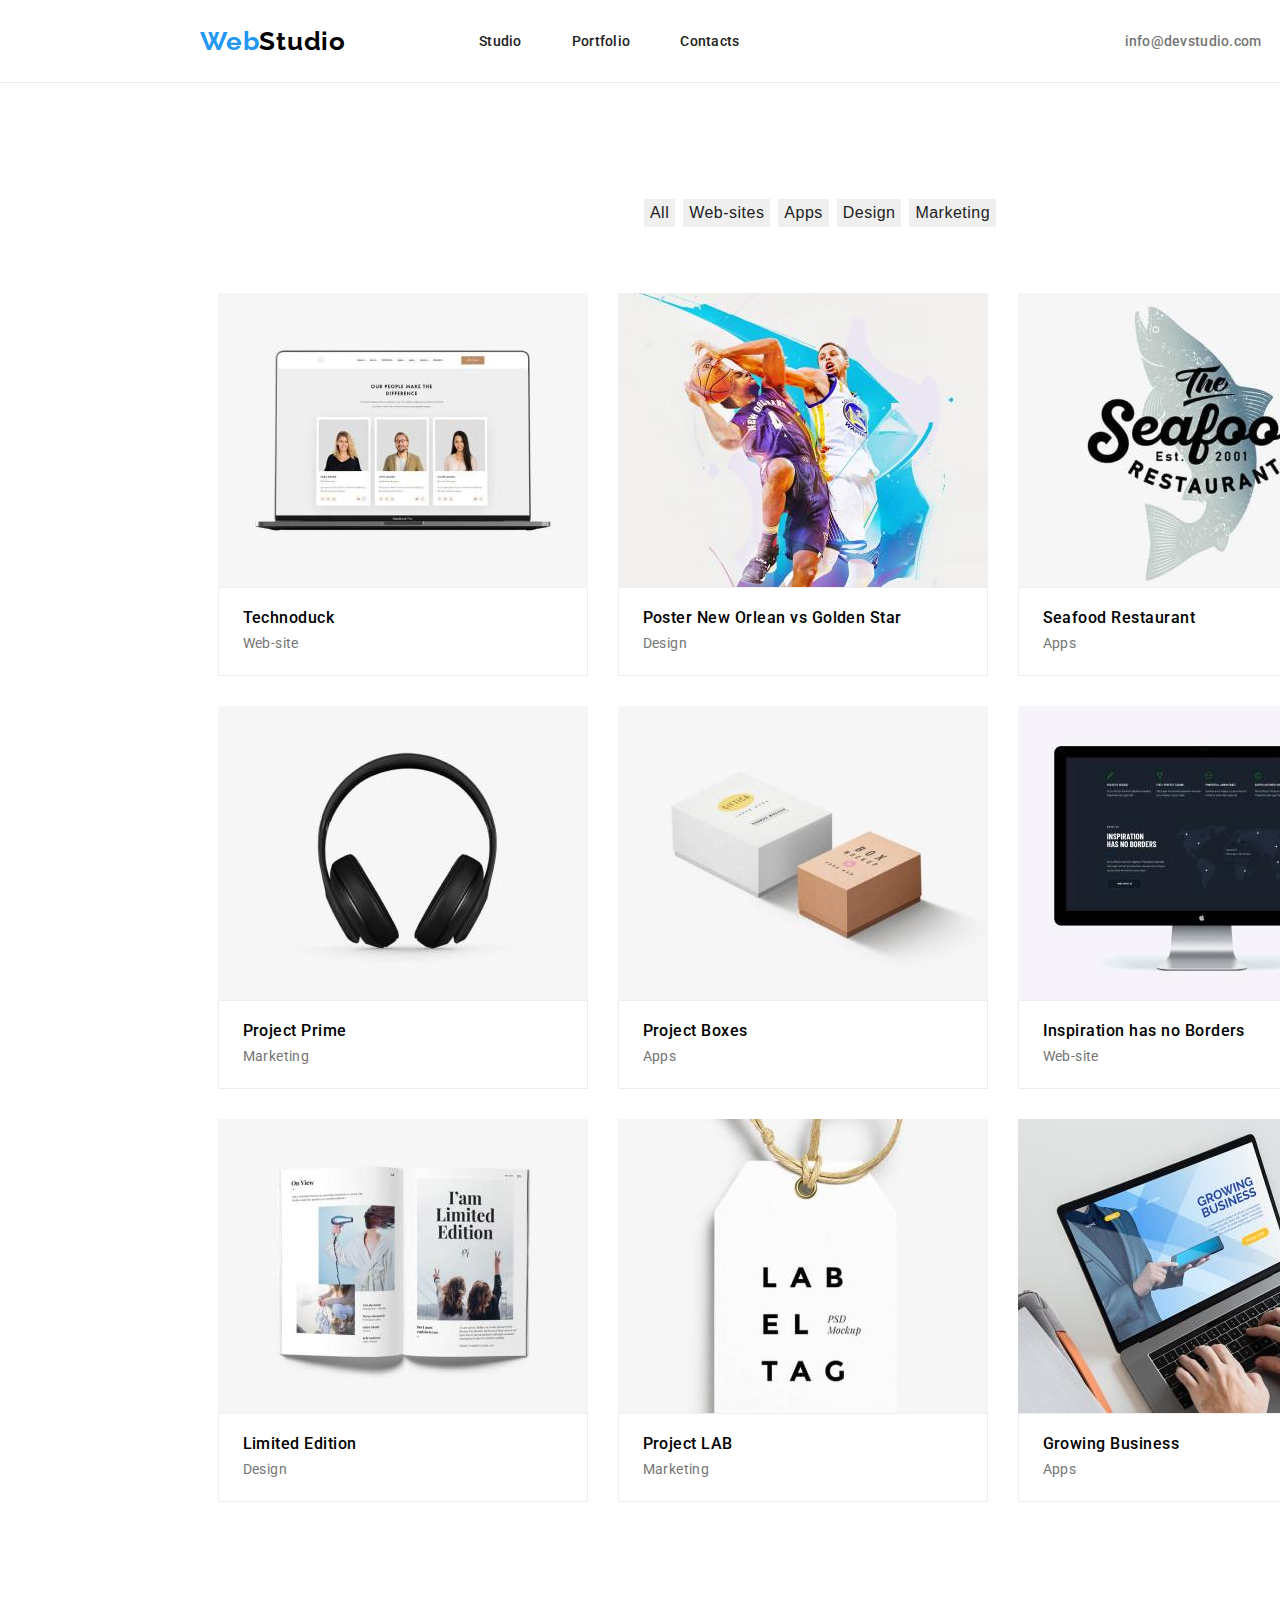
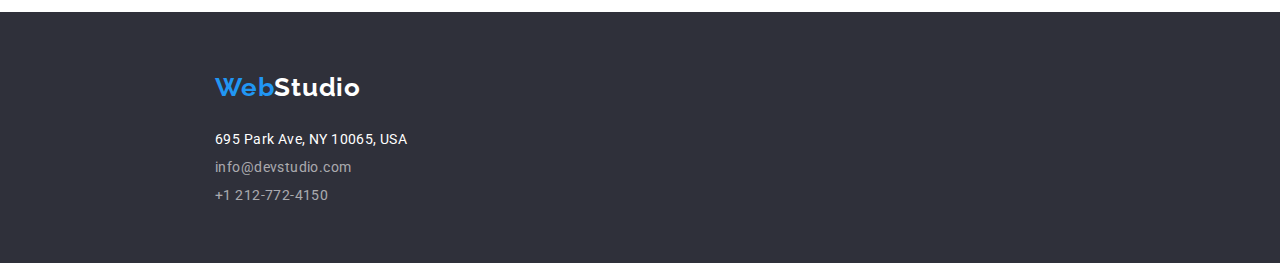
==== portofolio.html @ f50e8233 "update hw3" ====
<!DOCTYPE html>
<html lang="en">
  <head>
    <meta charset="UTF-8" />
    <meta name="viewport" content="width=device-width, initial-scale=1.0" />
    <title>Portofolio</title>
    <link rel="preconnect" href="https://fonts.googleapis.com" />
    <link rel="preconnect" href="https://fonts.gstatic.com" crossorigin />
    <link
      rel="stylesheet"
      href="node_modules/modern-normalize/modern-normalize.css"
    />
    <link
      href="https://fonts.googleapis.com/css2?family=Raleway:wght@700&family=Roboto:wght@400;500;700;900&display=swap"
      rel="stylesheet"
    />
    <link rel="stylesheet" href="./css/styles.css" />
  </head>
  <body class="container-body-portofolio">
    <!--TOP LINE SECTION-->
    <header class="contacts-section-html">
      <span>
        <a class="logo" href="./index.html"
          ><span class="first">Web</span><span class="second">Studio</span></a
        >
      </span>
      <nav>
        <ul class="main-navigation">
          <li><a href="./index.html" class="navigation">Studio</a></li>
          <li><a href="./portofolio.html" class="navigation">Portfolio</a></li>
          <li><a href="#" class="navigation">Contacts</a></li>
        </ul>
      </nav>
      <div class="mail-gsm-section">
        <a href="mail:info@devstudio.com" class="yahoo">info@devstudio.com</a>
        <a href="tel:+1212-772-4150" class="gsm">+1212-772-4150</a>
      </div>
    </header>
    <main class="container-main-portofolio">
      <section class="portofolio-buttons">
        <ul>
          <li class="all1">
            <button class="portofolio-btn" type="button">All</button>
          </li>
          <li>
            <button class="portofolio-btn" type="button">Web-sites</button>
          </li>
          <li><button class="portofolio-btn" type="button">Apps</button></li>
          <li><button class="portofolio-btn" type="button">Design</button></li>
          <li>
            <button class="portofolio-btn" type="button">Marketing</button>
          </li>
        </ul>
      </section>
      <section class="portofolio-img-section">
        <ul>
          <li class="cards-portofolio">
            <div class="card">
              <img src="./images/Technoduck.jpg" alt="web-site" width="370" />
            </div>
            <div class="container">
              <h3>Technoduck</h3>
              <p>Web-site</p>
            </div>
          </li>
          <li class="cards-portofolio">
            <div class="card">
              <img
                src="./images/Poster-New-Orlean-vs-Golden-Star.jpg"
                alt="design"
                width="370"
              />
            </div>
            <div class="container">
              <h3>Poster New Orlean vs Golden Star</h3>
              <p>Design</p>
            </div>
          </li>
          <li class="cards-portofolio">
            <div class="card">
              <img
                src="./images/Seafood-Restaurant.jpg"
                alt="apps"
                width="370"
              />
            </div>
            <div class="container">
              <h3>Seafood Restaurant</h3>
              <p>Apps</p>
            </div>
          </li>
          <li class="cards-portofolio">
            <div class="card">
              <img
                src="./images/Project-Prime.jpg"
                alt="Marketing"
                width="370"
              />
            </div>
            <div class="container">
              <h3>Project Prime</h3>
              <p>Marketing</p>
            </div>
          </li>
          <li class="cards-portofolio">
            <div class="card">
              <img src="./images/Project-Boxes.jpg" alt="apps" width="370" />
            </div>
            <div class="container">
              <h3>Project Boxes</h3>
              <p>Apps</p>
            </div>
          </li>
          <li class="cards-portofolio">
            <div class="card">
              <img
                src="./images/Inspiration-has-no-Borders.jpg"
                alt="Web-site"
                width="370"
              />
            </div>
            <div class="container">
              <h3>Inspiration has no Borders</h3>
              <p>Web-site</p>
            </div>
          </li>
          <li class="cards-portofolio">
            <div class="card">
              <img
                src="./images/Limited-Edition.jpg"
                alt="Design"
                width="370"
              />
            </div>
            <div class="container">
              <h3>Limited Edition</h3>
              <p>Design</p>
            </div>
          </li>
          <li class="cards-portofolio">
            <div class="card">
              <img src="./images/Project-LAB.jpg" alt="Marketing" width="370" />
            </div>
            <div class="container">
              <h3>Project LAB</h3>
              <p>Marketing</p>
            </div>
          </li>
          <li class="cards-portofolio">
            <div class="card">
              <img src="./images/Growing-Business.jpg" alt="apps" width="370" />
            </div>
            <div class="container">
              <h3>Growing Business</h3>
              <p>Apps</p>
            </div>
          </li>
        </ul>
      </section>
    </main>
    <footer class="footer">
      <address class="address-contacts">
        <a class="secondlogo" href="./index.html"
          ><span class="first2">Web</span><span class="second2">Studio</span></a
        >
        <ul class="contacts-section">
          <li class="adres">695 Park Ave, NY 10065, USA</li>
          <li class="info-number">info@devstudio.com</li>
          <li class="info-number">+1 212-772-4150</li>
        </ul>
      </address>
    </footer>
  </body>
</html>
---- css/styles.css ----
:root {
  --color: #fff;
}
.container-body {
  width: 1600px;
  margin: auto;
}
.container-main {
  width: 1600px;
  margin: auto;
}
.main-navigation {
  margin-top: 0px;
  margin-bottom: 0px;
  padding-top: 32px;
  padding-bottom: 32px;
  margin-left: 93px;
  gap: 50px;
}
.mail-gsm-section {
  margin-top: 0px;
  margin-bottom: 0px;
  margin-left: 385px;
  display: flex;
  gap: 40px;
}
ul {
  list-style-type: none;
  display: flex;
}
.header {
  background-color: #ececec;
  width: 1600px;
  height: 80px;
  border-bottom: 1px;
  list-style-type: none;
  display: flex;
}
.logo {
  text-decoration: none;
  font-family: Raleway;
  font-size: 26px;
  font-weight: 700;
  line-height: 31px;
  letter-spacing: 0.03em;
  text-align: left;
  margin-left: 200px;
  padding-bottom: 25px;
  padding-top: 24px;
}
.first {
  color: #2196f3;
  font-family: Raleway;
  font-size: 26px;
  font-style: normal;
  font-weight: 700;
  line-height: normal;
  letter-spacing: 0.78px;
}
.second {
  color: #000;
  font-family: Raleway;
  font-size: 26px font-weight 700;
  line-height: normal;
  letter-spacing: 0.78px;
}
a:hover {
  color: #2196f3;
}
.navigation {
  text-decoration: none;
  color: #212121;
  font-family: Roboto;
  font-size: 14px;
  font-style: normal;
  font-weight: 500;
  line-height: normal;
  letter-spacing: 0.28px;
}
.yahoo {
  text-decoration: none;
  color: #757575;
  font-family: Roboto;
  font-size: 14px;
  font-style: normal;
  font-weight: 500;
  line-height: normal;
  letter-spacing: 0.28px;
}
.gsm {
  text-decoration: none;
  color: #757575;
  font-family: Roboto;
  font-size: 14px;
  font-style: normal;
  font-weight: 500;
  line-height: normal;
  letter-spacing: 0.28px;
}
.efective-solution-section {
  background-color: #2f303a;
  width: 1600px;
  flex-shrink: 0;
  height: 600px;
}
h1 {
  font-family: Roboto;
  font-size: 44px;
  font-weight: 900;
  line-height: 60px;
  letter-spacing: 0.06em;
  text-align: center;
  color: #fff;
  padding-top: 200px;
  width: 696px;
  margin: auto;
}
.index-button {
  width: 200px;
  height: 50px;
  flex-shrink: 0;
  color: #fff;
  font-size: 16px;
  font-style: normal;
  font-weight: 700;
  line-height: 30px;
  /* 187.5% */
  letter-spacing: 0.96px;
  border-radius: 4px;
  background: #2196f3;
  box-shadow: 0px 4px 4px 0px rgba(0, 0, 0, 0.15);
  border: unset;
  margin-left: 700px;
  margin-top: 40px;
  margin-bottom: 200px;
}
.index-button:focus {
  font-family: inherit;
  color: #fff;
}
.index-button:hover {
  cursor: pointer;
  background-color: #188ce8;
}
.paragraphs {
  background-color: var(--color);
  font-family: Roboto;
  font-size: 14px;
  font-weight: 700px;
  line-height: 16px;
  letter-spacing: 0.03em;
  justify-content: space-around;
  width: 1200px;
  padding-left: 215px;
}
.paragraphs ul {
  margin-top: 0px;
  margin-bottom: 0px;
  padding-left: 0px;
  gap: 30px;
}
.paragraphs h3 {
  margin-top: 0px;
  margin-bottom: 0px;
  padding-top: 94px;
}
.paragraphs p {
  margin-top: 0px;
  margin-bottom: 0px;
  padding-top: 10px;
  width: 270px;
  height: 75px;
  flex-shrink: 0;
}
p {
  font-family: Roboto;
  font-size: 14px;
  font-weight: 400;
  line-height: 24px;
  letter-spacing: 0.03em;
  color: #757575;
}
.img-section {
  margin: 0px;
  width: 370px;
  height: 294px;
  flex-shrink: 0;
  gap: 30px;
  padding-left: 8px;
}
.img-person-section {
  background-color: var(--color);
  width: 1200px;
  font-weight: 648px;
  top: 1449px;
}
.img-4-persons {
  margin-top: 0px;
  margin-bottom: 0px;
  padding-left: 215px;
  padding-bottom: 94px;
  gap: 30px;
}
.title-our {
  color: #212121;
  font-family: Roboto;
  font-size: 36px;
  font-style: normal;
  font-weight: 700;
  line-height: normal;
  letter-spacing: 1.08px;
  width: 1200px;
  margin-top: 0px;
  margin-bottom: 0px;
  padding-left: 718px;
  padding-top: 188px;
  padding-bottom: 50px;
}
.persons {
  gap: 30px;
  padding-left: 10px;
}
.titleh2 {
  font-family: Roboto;
  font-size: 36px;
  font-weight: 700;
  line-height: 42px;
  letter-spacing: 0.03em;
  width: 1200px;
  padding-left: 701px;
  margin-top: 0px;
  margin-bottom: 0px;
  padding-top: 94px;
  padding-bottom: 50px;
}
.container-img-html {
  width: 1200px;
  padding-left: 201px;
}
h3 {
  font-family: Roboto;
  font-size: 16px;
  font-weight: 500;
  line-height: 19px;
  letter-spacing: 0.03em;
}
.footer {
  font-family: sans-serif;
  background-color: #2f303a;
  width: 1600px;
  height: 251px;
  flex-shrink: 0;
}
.address-contacts {
  padding-top: 60px;
}

.contacts-section {
  margin-top: 0px;
  margin-bottom: 0px;
  flex-direction: column;
  padding-left: 215px;
  padding-top: 28px;
  gap: 12px;
}
.secondlogo {
  font-family: Raleway;
  font-size: 26px;
  font-weight: 700;
  line-height: 31px;
  letter-spacing: 0.03em;
  text-align: left;
  padding-left: 215px;
}
.first2 {
  color: #2196f3;
  font-family: Raleway;
  font-size: 26px;
  font-style: normal;
  font-weight: 700;
  line-height: normal;
  letter-spacing: 0.78px;
}
.second2 {
  color: #fff;
  font-family: Raleway;
  font-size: 26px;
  font-style: normal;
  font-weight: 700;
  line-height: normal;
  letter-spacing: 0.78px;
}
.adres {
  color: #ffffff;
  font-family: Roboto;
  font-size: 14px;
  font-style: normal;
  font-weight: 400;
  line-height: normal;
  letter-spacing: 0.42px;
}
.info-number {
  color: #ffffff99;
  font-family: Roboto;
  font-size: 14px;
  font-style: normal;
  font-weight: 400;
  line-height: 16px;
  /* 114.286% */
  letter-spacing: 0.42px;
}
footer a {
  text-decoration: none;
}
.portofolio-buttons {
  background-color: var(--color);
}
.portofolio-buttons ul {
  justify-content: center;
  padding-top: 100px;
  padding-bottom: 50px;
  gap: 8px;
}
.portofolio-img-section {
  background-color: var(--color);
}
.portofolio-img-section ul {
  flex-wrap: wrap;
  justify-content: center;
  gap: 30px;
  padding-left: 5px;
}
.portofolio-img-section .h3 {
  font-family: Roboto;
  font-size: 18px;
  font-weight: 700;
  line-height: 36px;
  letter-spacing: 0.06em;
  text-align: left;
}
.portofolio-img-section .p {
  font-family: Roboto;
  font-size: 16px;
  font-weight: 400px;
  line-height: 30px;
  letter-spacing: 0.03em;
  text-align: left;
}
.portofolio-btn {
  color: #212121;
  text-align: center;
  font-size: 16px;
  font-style: normal;
  font-weight: 500;
  line-height: 26px;
  /* 162.5% */
  letter-spacing: 0.48px;
  border: unset;
}
.portofolio-btn:hover {
  font-family: inherit;
  color: #fff;
  background: #2196f3;
  text-align: center;
  font-size: 16px;
  font-style: normal;
  font-weight: 500;
  line-height: 26px;
  /* 162.5% */
  letter-spacing: 0.48px;
  cursor: pointer;
  border: unset;
}
.portofolio-btn:focus {
  font-family: inherit;
  color: #fff;
  background: #2196f3;
}
.contacts-section-html {
  display: flex;
  flex-direction: row;
  flex-basis: auto;
  align-items: center;
  padding-top: 0px;
  border-bottom: 1px solid #ececec;
}
.container-main-portofolio {
  width: 1200px;
  margin: auto;
  padding-bottom: 94px;
}
.container-body-portofolio {
  width: 1600px;
  margin: auto;
}
.cards-html {
  border-radius: 0px 0px 4px 4px;
  background: #fff;
  /* material shadow v1 */
  box-shadow: 0px 2px 1px 0px rgba(0, 0, 0, 0.2),
    0px 1px 1px 0px rgba(0, 0, 0, 0.14), 0px 1px 3px 0px rgba(0, 0, 0, 0.12);
}
.container-html {
  text-align: center;
  margin: auto;
  padding-top: 30px;
  padding-bottom: 30px;
  gap: 10px;
}
.container {
  padding-left: 24px;
}
.container h3 {
  margin-top: 0px;
  margin-bottom: 0px;
  padding-top: 20px;
  padding-bottom: 4px;
}
.container p {
  margin-top: 0px;
  margin-bottom: 0px;
  padding-bottom: 20px;
}
.card {
  width: 370px;
  height: 294px;
}
.container {
  border: 1px solid #eee;
}
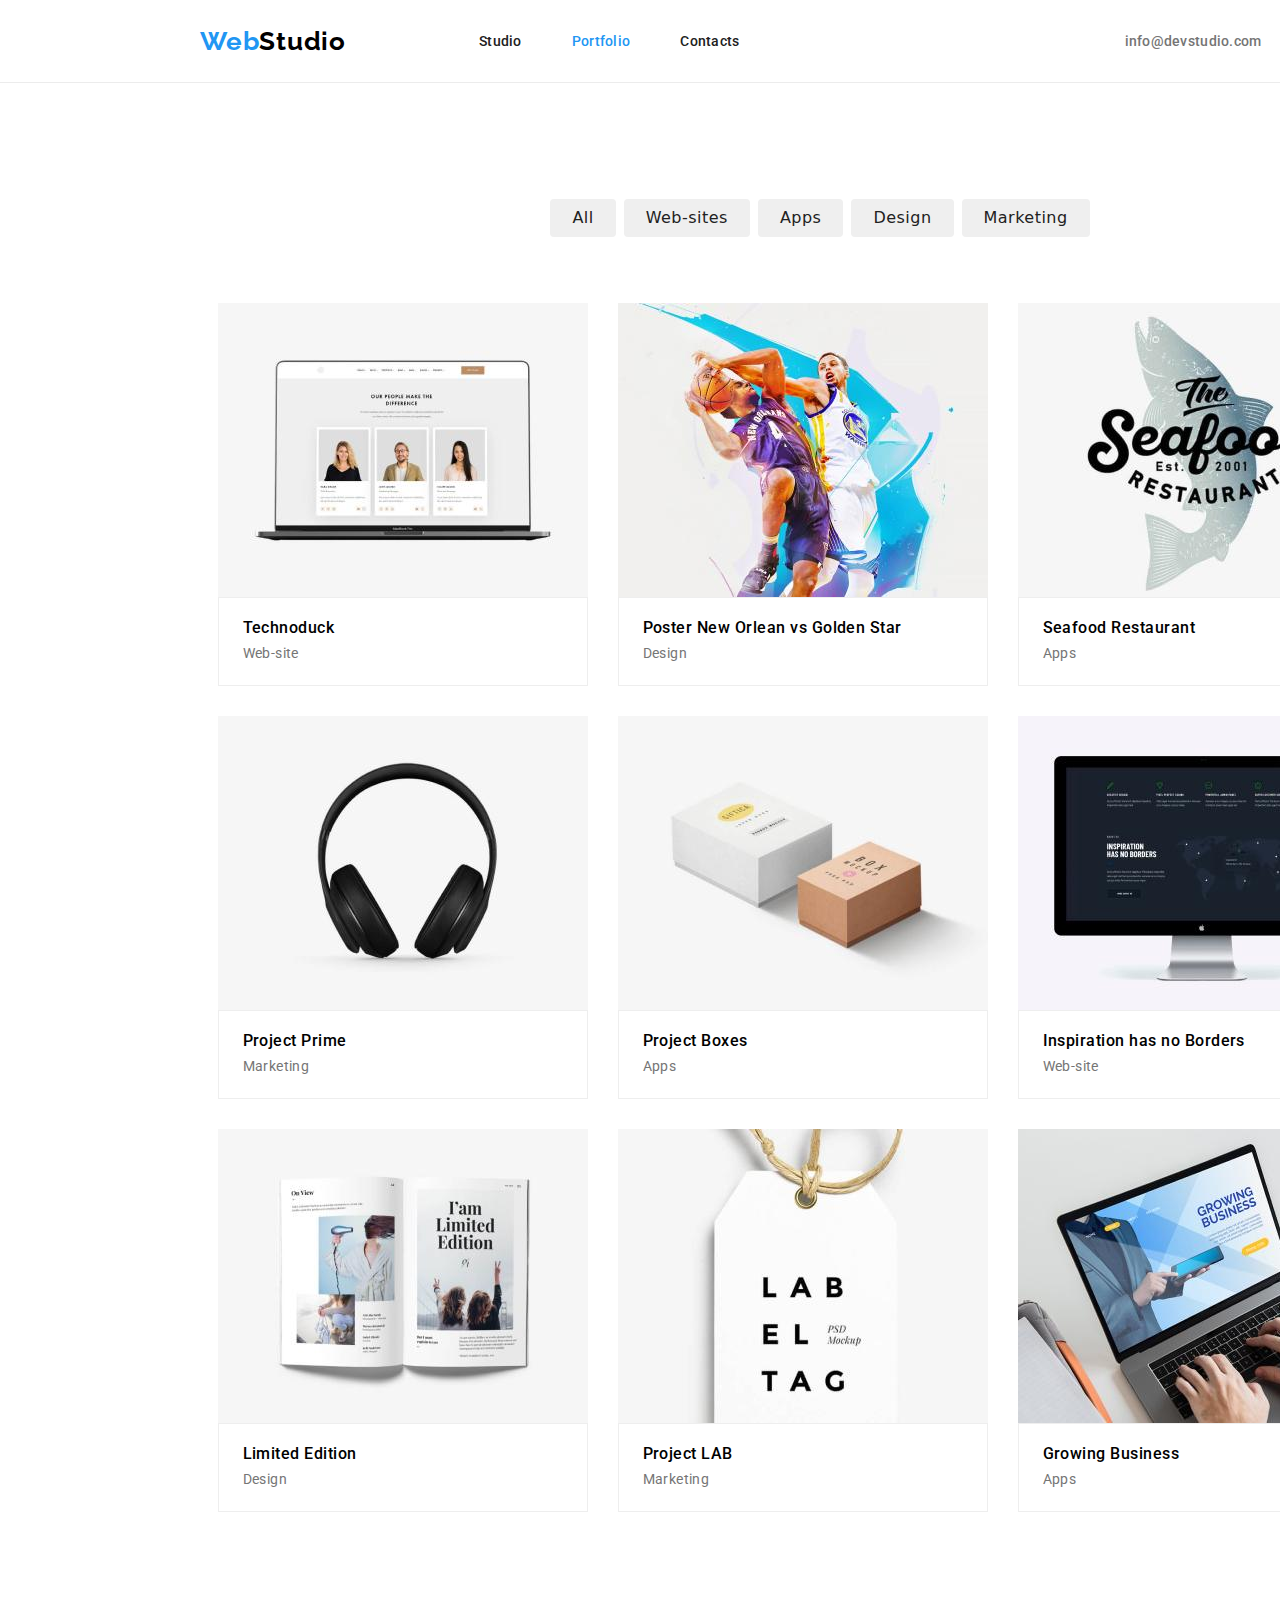
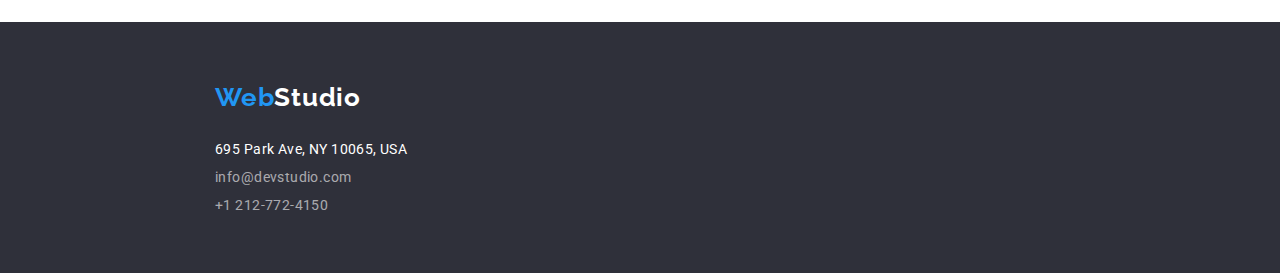
==== commit c702f2a6: "update-7" ====
--- a/portofolio.html
+++ b/portofolio.html
@@ -27,7 +27,7 @@
       <nav>
         <ul class="main-navigation">
           <li><a href="./index.html" class="navigation">Studio</a></li>
-          <li><a href="./portofolio.html" class="navigation">Portfolio</a></li>
+          <li><a href="./portofolio.html" class="navigation" id="current">Portfolio</a></li>
           <li><a href="#" class="navigation">Contacts</a></li>
         </ul>
       </nav>
--- a/css/styles.css
+++ b/css/styles.css
@@ -6,8 +6,8 @@
   margin: auto;
 }
 .container-main {
-  width: 1600px;
-  margin: auto;
+  max-width: 1600px;
+  margin:auto;
 }
 .main-navigation {
   margin-top: 0px;
@@ -99,7 +99,6 @@
 }
 .efective-solution-section {
   background-color: #2f303a;
-  width: 1600px;
   flex-shrink: 0;
   height: 600px;
 }
@@ -113,7 +112,9 @@
   color: #fff;
   padding-top: 200px;
   width: 696px;
-  margin: auto;
+  margin-top: 0px;
+  margin-left: 452px;
+  margin-bottom: 0px;
 }
 .index-button {
   width: 200px;
@@ -131,11 +132,13 @@
   box-shadow: 0px 4px 4px 0px rgba(0, 0, 0, 0.15);
   border: unset;
   margin-left: 700px;
-  margin-top: 40px;
+  margin-right: 700px;
+  margin-top: 30px;
   margin-bottom: 200px;
 }
 .index-button:focus {
-  font-family: inherit;
+  font-family: system-ui, -apple-system, BlinkMacSystemFont, "Segoe UI", Roboto,
+    Oxygen, Ubuntu, Cantarell, "Open Sans", "Helvetica Neue", sans-serif;
   color: #fff;
 }
 .index-button:hover {
@@ -150,8 +153,9 @@
   line-height: 16px;
   letter-spacing: 0.03em;
   justify-content: space-around;
-  width: 1200px;
+  margin: left 0px;
   padding-left: 215px;
+  
 }
 .paragraphs ul {
   margin-top: 0px;
@@ -190,16 +194,17 @@
 }
 .img-person-section {
   background-color: var(--color);
-  width: 1200px;
   font-weight: 648px;
   top: 1449px;
+  margin-left:215px;
 }
 .img-4-persons {
   margin-top: 0px;
   margin-bottom: 0px;
-  padding-left: 215px;
+  padding-left: 0px;
   padding-bottom: 94px;
   gap: 30px;
+  width: 1200px;
 }
 .title-our {
   color: #212121;
@@ -209,12 +214,12 @@
   font-weight: 700;
   line-height: normal;
   letter-spacing: 1.08px;
-  width: 1200px;
-  margin-top: 0px;
-  margin-bottom: 0px;
-  padding-left: 718px;
+  margin-top: 0px;
+  margin-bottom: 0px;
+  padding-left: 510px;
   padding-top: 188px;
   padding-bottom: 50px;
+  width: 1200px;
 }
 .persons {
   gap: 30px;
@@ -226,7 +231,6 @@
   font-weight: 700;
   line-height: 42px;
   letter-spacing: 0.03em;
-  width: 1200px;
   padding-left: 701px;
   margin-top: 0px;
   margin-bottom: 0px;
@@ -234,8 +238,8 @@
   padding-bottom: 50px;
 }
 .container-img-html {
-  width: 1200px;
-  padding-left: 201px;
+  padding-left: 0px;
+  margin-left: 200px;
 }
 h3 {
   font-family: Roboto;
@@ -247,7 +251,6 @@
 .footer {
   font-family: sans-serif;
   background-color: #2f303a;
-  width: 1600px;
   height: 251px;
   flex-shrink: 0;
 }
@@ -263,6 +266,12 @@
   padding-top: 28px;
   gap: 12px;
 }
+
+.contacts-section li:hover{
+  color:#2196F3;
+  cursor: pointer;
+}
+
 .secondlogo {
   font-family: Raleway;
   font-size: 26px;
@@ -348,6 +357,8 @@
 }
 .portofolio-btn {
   color: #212121;
+  font-family: system-ui, -apple-system, BlinkMacSystemFont, "Segoe UI", Roboto,
+    Oxygen, Ubuntu, Cantarell, "Open Sans", "Helvetica Neue", sans-serif;
   text-align: center;
   font-size: 16px;
   font-style: normal;
@@ -356,9 +367,16 @@
   /* 162.5% */
   letter-spacing: 0.48px;
   border: unset;
+  padding-left: 22px;
+  padding-right: 22px;
+  padding-top: 6px;
+  padding-bottom: 6px;
+  border-radius: 4px;
+  gap: 8px;
 }
 .portofolio-btn:hover {
-  font-family: inherit;
+  font-family: system-ui, -apple-system, BlinkMacSystemFont, "Segoe UI", Roboto,
+    Oxygen, Ubuntu, Cantarell, "Open Sans", "Helvetica Neue", sans-serif;
   color: #fff;
   background: #2196f3;
   text-align: center;
@@ -372,7 +390,8 @@
   border: unset;
 }
 .portofolio-btn:focus {
-  font-family: inherit;
+  font-family: system-ui, -apple-system, BlinkMacSystemFont, "Segoe UI", Roboto,
+    Oxygen, Ubuntu, Cantarell, "Open Sans", "Helvetica Neue", sans-serif;
   color: #fff;
   background: #2196f3;
 }
@@ -384,6 +403,9 @@
   padding-top: 0px;
   border-bottom: 1px solid #ececec;
 }
+#current{
+  color: #2196F3;
+}
 .container-main-portofolio {
   width: 1200px;
   margin: auto;
@@ -427,4 +449,4 @@
 }
 .container {
   border: 1px solid #eee;
-}
+}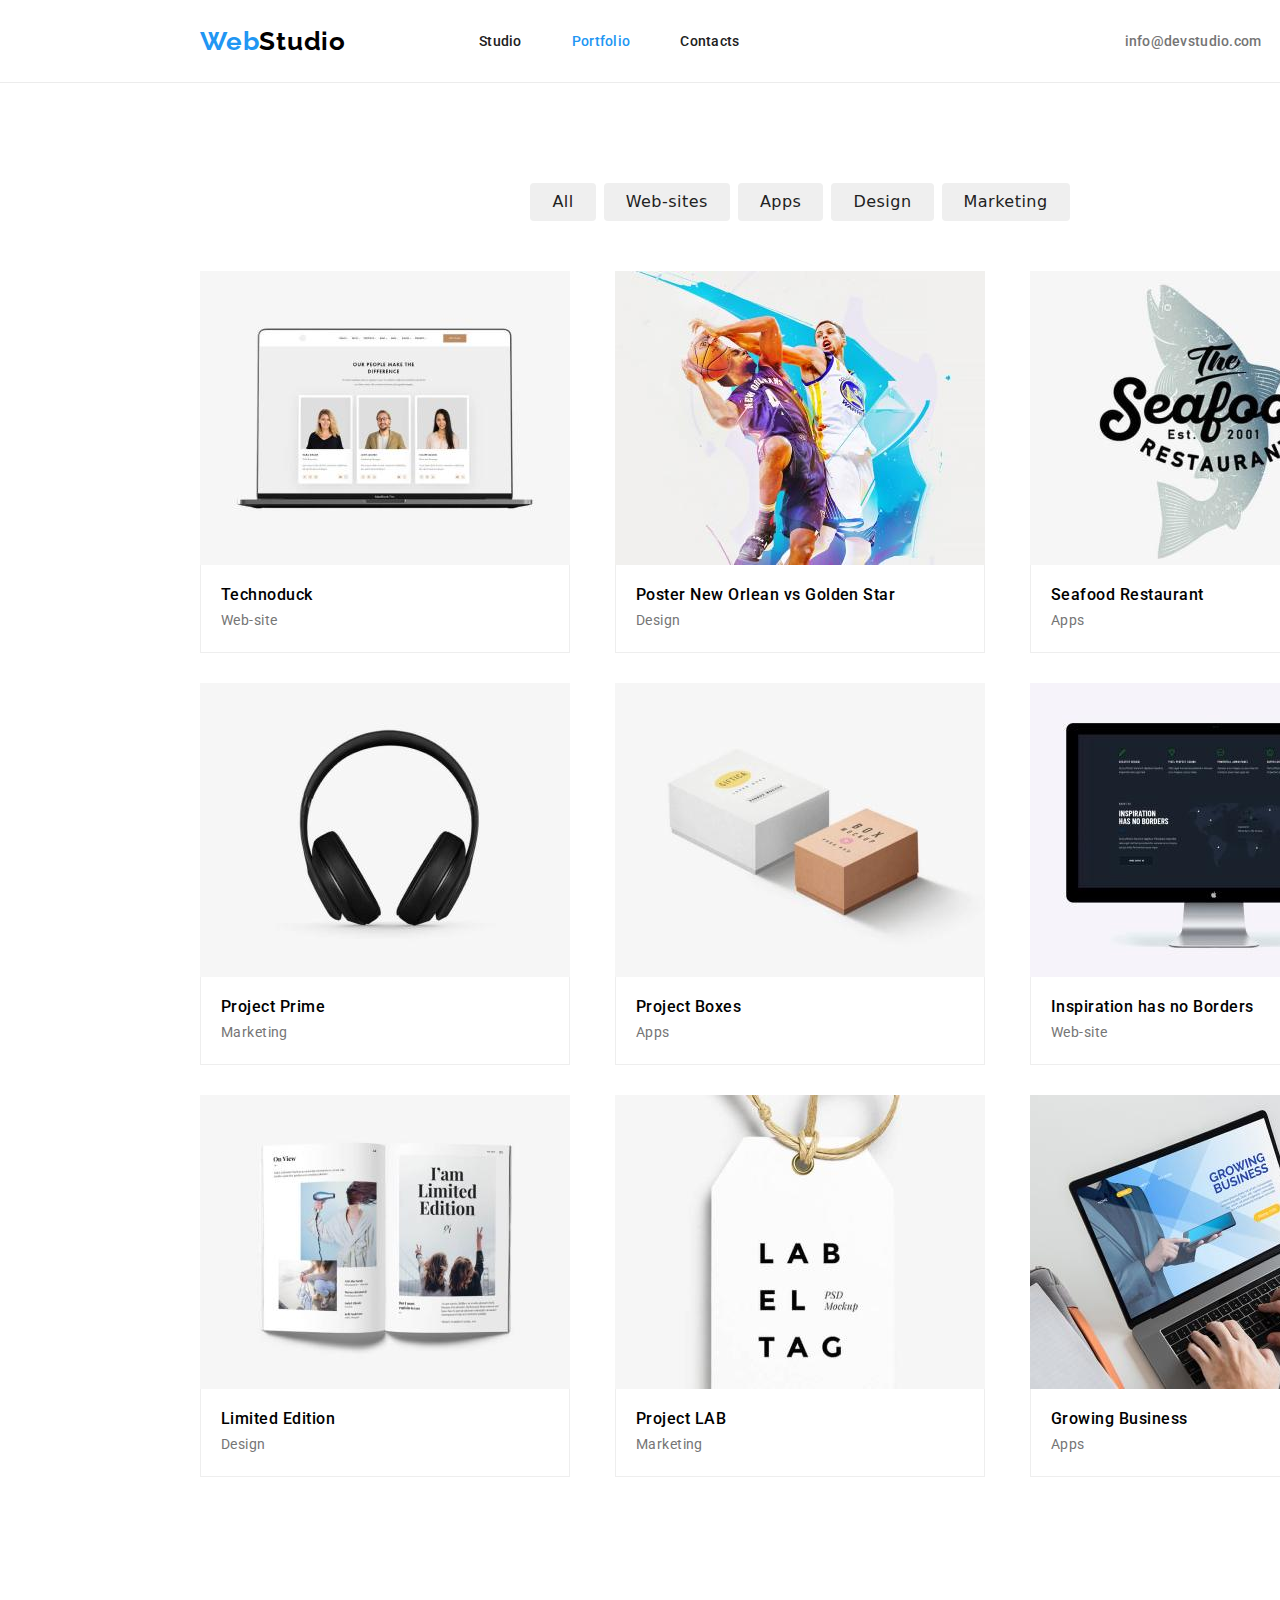
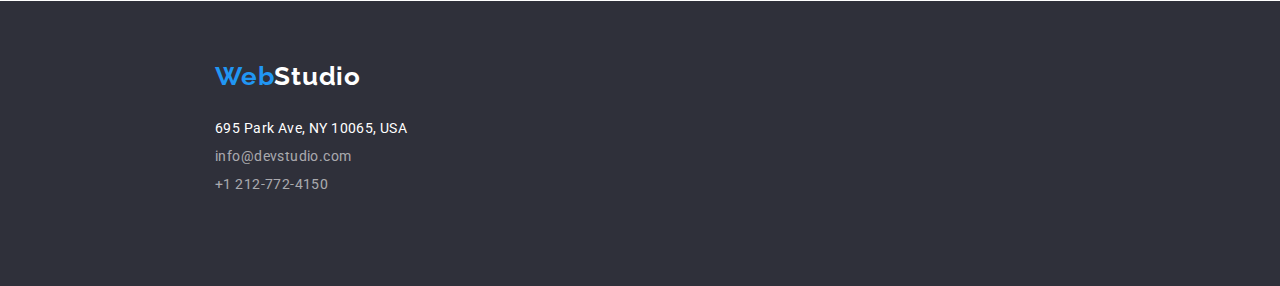
==== commit 30d4b20a: "update-8" ====
--- a/portofolio.html
+++ b/portofolio.html
@@ -27,7 +27,11 @@
       <nav>
         <ul class="main-navigation">
           <li><a href="./index.html" class="navigation">Studio</a></li>
-          <li><a href="./portofolio.html" class="navigation" id="current">Portfolio</a></li>
+          <li>
+            <a href="./portofolio.html" class="navigation" id="current"
+              >Portfolio</a
+            >
+          </li>
           <li><a href="#" class="navigation">Contacts</a></li>
         </ul>
       </nav>
@@ -36,7 +40,7 @@
         <a href="tel:+1212-772-4150" class="gsm">+1212-772-4150</a>
       </div>
     </header>
-    <main class="container-main-portofolio">
+    <main>
       <section class="portofolio-buttons">
         <ul>
           <li class="all1">
--- a/css/styles.css
+++ b/css/styles.css
@@ -4,10 +4,6 @@
 .container-body {
   width: 1600px;
   margin: auto;
-}
-.container-main {
-  max-width: 1600px;
-  margin:auto;
 }
 .main-navigation {
   margin-top: 0px;
@@ -99,10 +95,11 @@
 }
 .efective-solution-section {
   background-color: #2f303a;
-  flex-shrink: 0;
-  height: 600px;
-}
-h1 {
+  display: flex;
+  align-items: center;
+  flex-direction: column;
+}
+.efective-solution-section h1 {
   font-family: Roboto;
   font-size: 44px;
   font-weight: 900;
@@ -110,11 +107,9 @@
   letter-spacing: 0.06em;
   text-align: center;
   color: #fff;
-  padding-top: 200px;
   width: 696px;
-  margin-top: 0px;
-  margin-left: 452px;
-  margin-bottom: 0px;
+  margin-top: 200px;
+  margin-bottom: 30px;
 }
 .index-button {
   width: 200px;
@@ -131,9 +126,7 @@
   background: #2196f3;
   box-shadow: 0px 4px 4px 0px rgba(0, 0, 0, 0.15);
   border: unset;
-  margin-left: 700px;
-  margin-right: 700px;
-  margin-top: 30px;
+  margin-top: 0px;
   margin-bottom: 200px;
 }
 .index-button:focus {
@@ -146,22 +139,20 @@
   background-color: #188ce8;
 }
 .paragraphs {
+  display: flex;
+  justify-content: center;
   background-color: var(--color);
   font-family: Roboto;
   font-size: 14px;
-  font-weight: 700px;
   line-height: 16px;
   letter-spacing: 0.03em;
-  justify-content: space-around;
-  margin: left 0px;
-  padding-left: 215px;
-  
 }
 .paragraphs ul {
   margin-top: 0px;
   margin-bottom: 0px;
   padding-left: 0px;
-  gap: 30px;
+  width: 1200px;
+  justify-content: space-between;
 }
 .paragraphs h3 {
   margin-top: 0px;
@@ -184,29 +175,23 @@
   letter-spacing: 0.03em;
   color: #757575;
 }
-.img-section {
-  margin: 0px;
-  width: 370px;
-  height: 294px;
-  flex-shrink: 0;
-  gap: 30px;
-  padding-left: 8px;
-}
 .img-person-section {
-  background-color: var(--color);
-  font-weight: 648px;
-  top: 1449px;
-  margin-left:215px;
-}
-.img-4-persons {
-  margin-top: 0px;
-  margin-bottom: 0px;
+  background-color: #f5f4fa;
+}
+.container-cards-html {
+  display: flex;
+  justify-content: center;
+}
+.container-cards-html ul {
+  margin-bottom: 94px;
+  margin-top: 0px;
   padding-left: 0px;
-  padding-bottom: 94px;
-  gap: 30px;
   width: 1200px;
+  justify-content: space-between;
 }
 .title-our {
+  display: flex;
+  justify-content: center;
   color: #212121;
   font-family: Roboto;
   font-size: 36px;
@@ -216,30 +201,42 @@
   letter-spacing: 1.08px;
   margin-top: 0px;
   margin-bottom: 0px;
-  padding-left: 510px;
-  padding-top: 188px;
   padding-bottom: 50px;
-  width: 1200px;
-}
-.persons {
-  gap: 30px;
-  padding-left: 10px;
+  padding-top: 94px;
+}
+.h2 {
+  margin-block-start: 0.83em;
+  margin-block-end: 0.83em;
+  margin-inline-start: 0px;
+  margin-inline-end: 0px;
 }
 .titleh2 {
+  display: flex;
+  justify-content: center;
   font-family: Roboto;
   font-size: 36px;
   font-weight: 700;
   line-height: 42px;
   letter-spacing: 0.03em;
-  padding-left: 701px;
   margin-top: 0px;
   margin-bottom: 0px;
   padding-top: 94px;
   padding-bottom: 50px;
 }
 .container-img-html {
+  display: flex;
+  justify-content: center;
+}
+.container-img-html ul {
+  justify-content: space-between;
   padding-left: 0px;
-  margin-left: 200px;
+  margin-top: 0px;
+  margin-bottom: 0px;
+  width: 1200px;
+}
+.container-images {
+  display: block;
+  padding-bottom: 94px;
 }
 h3 {
   font-family: Roboto;
@@ -251,27 +248,24 @@
 .footer {
   font-family: sans-serif;
   background-color: #2f303a;
-  height: 251px;
   flex-shrink: 0;
 }
 .address-contacts {
   padding-top: 60px;
 }
-
 .contacts-section {
   margin-top: 0px;
   margin-bottom: 0px;
   flex-direction: column;
+  padding-bottom: 94px;
   padding-left: 215px;
   padding-top: 28px;
   gap: 12px;
 }
-
-.contacts-section li:hover{
-  color:#2196F3;
+.contacts-section li:hover {
+  color: #2196f3;
   cursor: pointer;
 }
-
 .secondlogo {
   font-family: Raleway;
   font-size: 26px;
@@ -325,19 +319,27 @@
   background-color: var(--color);
 }
 .portofolio-buttons ul {
+  margin-top: 0px;
+  margin-bottom: 0px;
   justify-content: center;
   padding-top: 100px;
   padding-bottom: 50px;
   gap: 8px;
+  padding-left: 0px;
 }
 .portofolio-img-section {
   background-color: var(--color);
+  display: flex;
+  justify-content: center;
+  margin-bottom:94px;
 }
 .portofolio-img-section ul {
+  width: 1200px;
+  justify-content: space-between;
+  margin-top: 0px;
+  margin-bottom: 0px;
   flex-wrap: wrap;
-  justify-content: center;
-  gap: 30px;
-  padding-left: 5px;
+  padding-left: 0px;
 }
 .portofolio-img-section .h3 {
   font-family: Roboto;
@@ -403,13 +405,8 @@
   padding-top: 0px;
   border-bottom: 1px solid #ececec;
 }
-#current{
-  color: #2196F3;
-}
-.container-main-portofolio {
-  width: 1200px;
-  margin: auto;
-  padding-bottom: 94px;
+#current {
+  color: #2196f3;
 }
 .container-body-portofolio {
   width: 1600px;
@@ -422,31 +419,44 @@
   box-shadow: 0px 2px 1px 0px rgba(0, 0, 0, 0.2),
     0px 1px 1px 0px rgba(0, 0, 0, 0.14), 0px 1px 3px 0px rgba(0, 0, 0, 0.12);
 }
-.container-html {
+.container-cards {
   text-align: center;
   margin: auto;
   padding-top: 30px;
+  gap: 10px;
+}
+.container-cards h3 {
+  margin-top: 0px;
+  margin-bottom: 0px;
+  padding-bottom: 10px;
+}
+.container-cards p {
+  margin-top: 0px;
+  margin-bottom: 0px;
   padding-bottom: 30px;
-  gap: 10px;
-}
-.container {
-  padding-left: 24px;
-}
-.container h3 {
-  margin-top: 0px;
-  margin-bottom: 0px;
-  padding-top: 20px;
-  padding-bottom: 4px;
-}
-.container p {
-  margin-top: 0px;
-  margin-bottom: 0px;
-  padding-bottom: 20px;
 }
 .card {
   width: 370px;
   height: 294px;
 }
+.container h3 {
+  padding-left: 20px;
+  padding-top: 20px;
+  padding-bottom: 4px;
+  margin-top: 0px;
+  margin-bottom: 0px;
+}
+.container p {
+  padding-left: 20px;
+  margin-top: 0px;
+  margin-bottom: 0px;
+  padding-bottom: 20px;
+}
 .container {
-  border: 1px solid #eee;
-}+  border-left: 1px solid #eee;
+  border-right: 1px solid #eee;
+  border-bottom: 1px solid #eee;
+}
+.cards-portofolio {
+  margin-bottom: 30px;
+}
